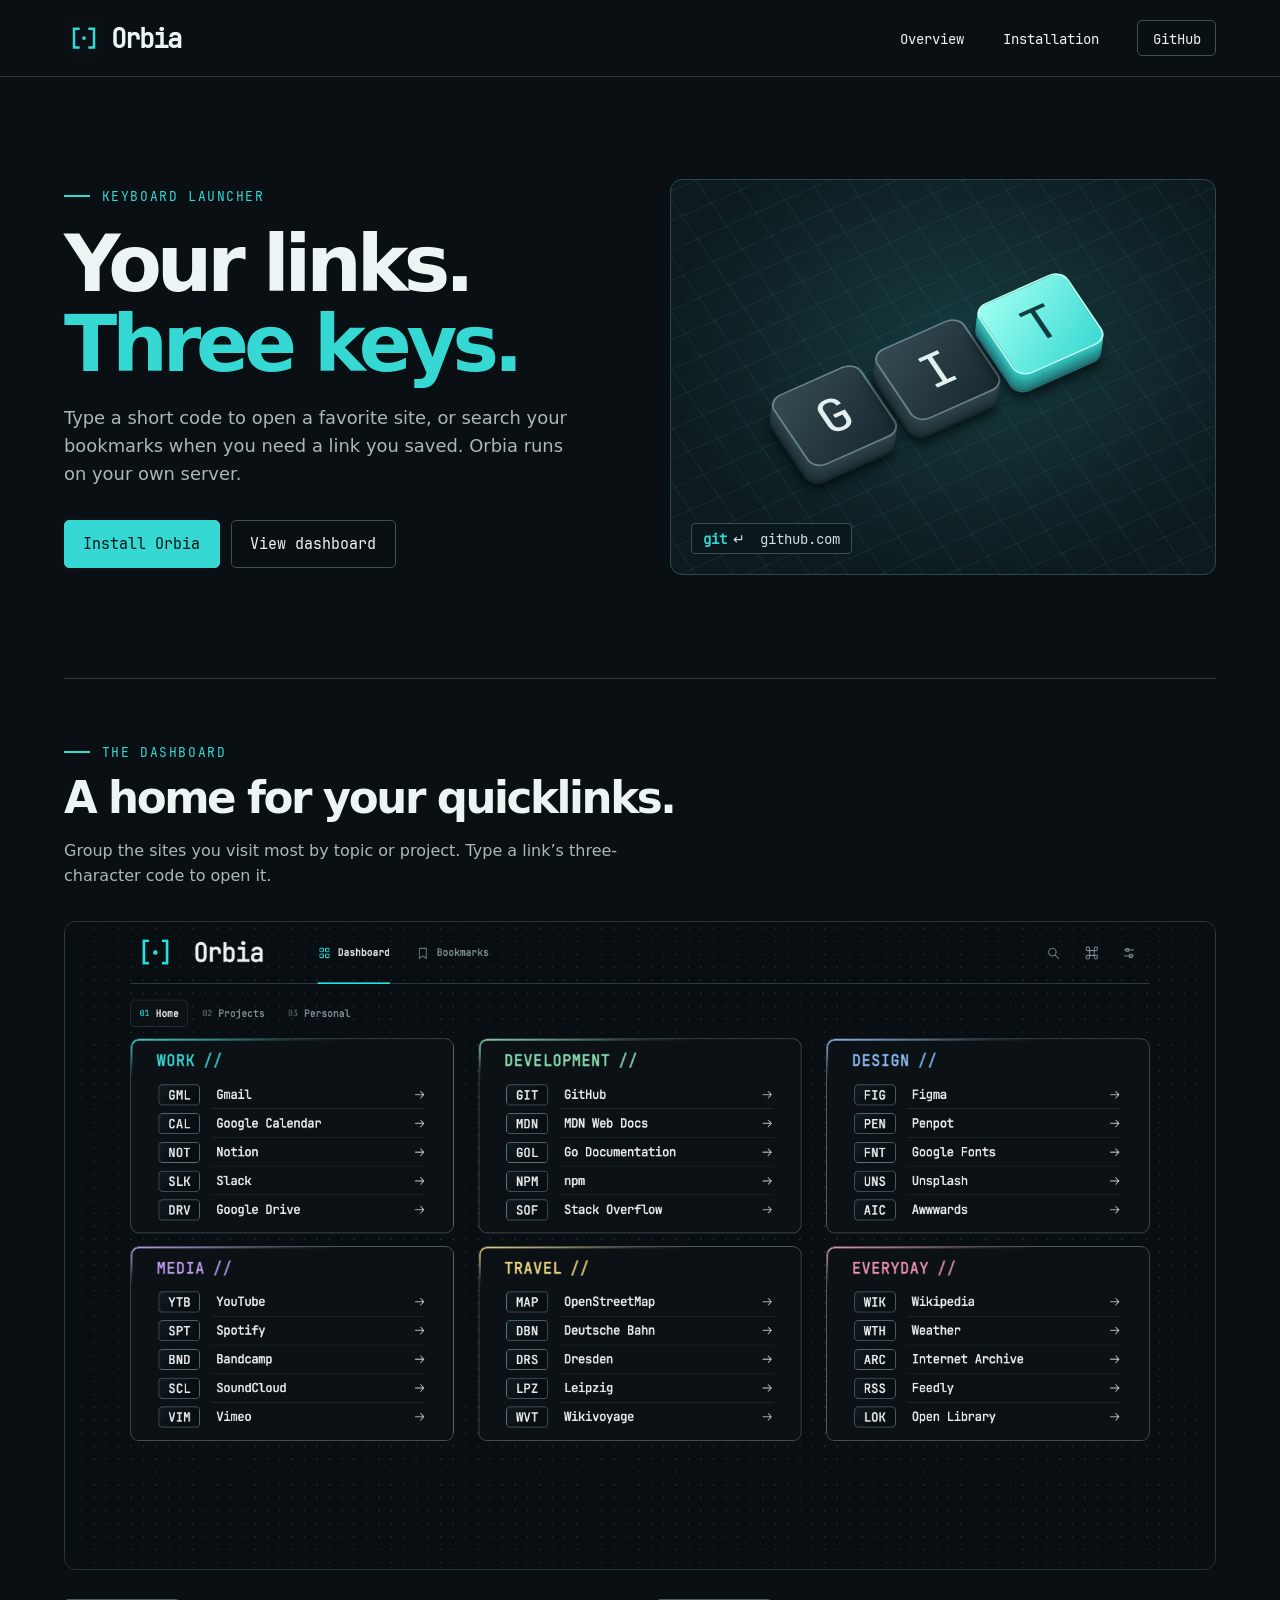
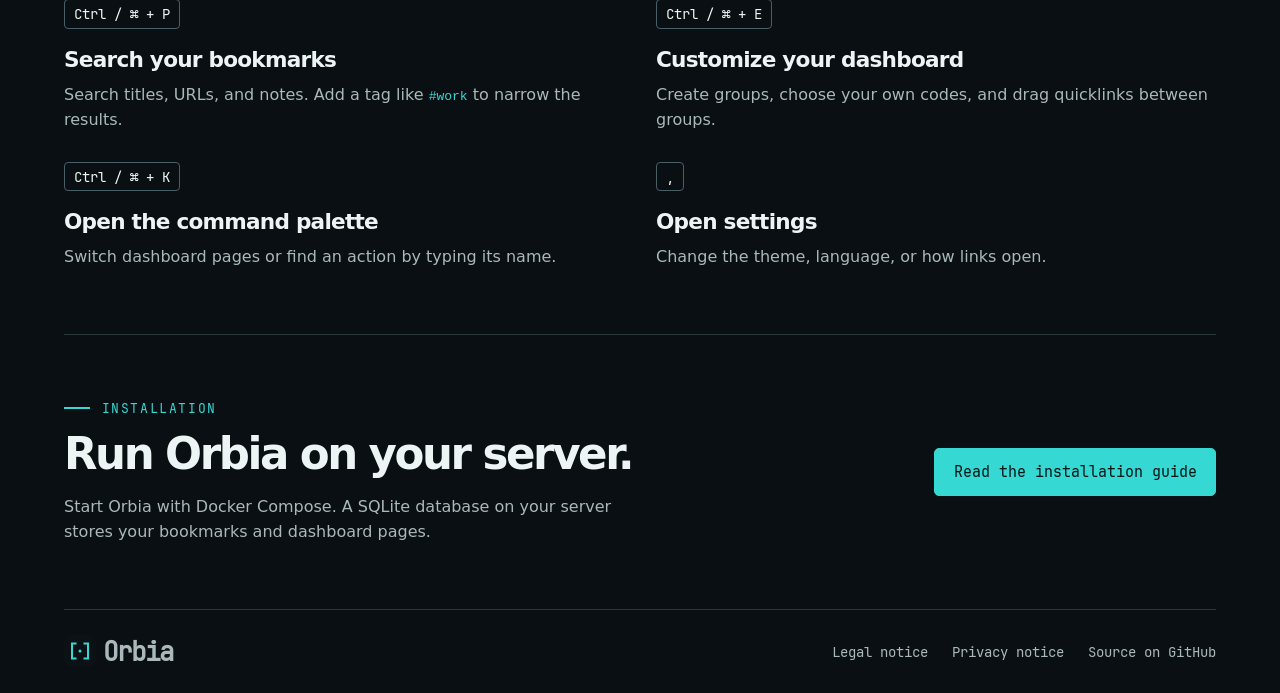
==== index.html @ 63fef670 "Add Orbia project website" ====
<!doctype html>
<html lang="en">
<head>
  <meta charset="utf-8">
  <meta name="viewport" content="width=device-width, initial-scale=1">
  <meta name="theme-color" content="#090f12">
  <meta name="description" content="Open your favorite sites with three-character codes and search your bookmarks with Orbia, a keyboard launcher you host yourself.">
  <title>Orbia · Keyboard launcher and bookmark library</title>
  <link rel="icon" href="./assets/orbia.svg" type="image/svg+xml">
  <link rel="stylesheet" href="./style.css">
</head>
<body>
<a class="skip" href="#inhalt">Skip to content</a>
<header><nav class="wrap" aria-label="Main navigation">
  <a class="brand" href="./"><img src="./assets/orbia.svg" alt="" width="40" height="40">Orbia</a>
  <div class="links"><a href="#einblick">Overview</a><a href="#installation">Installation</a><a class="repo" href="https://github.com/Ranitzky/orbia">GitHub</a></div>
</nav></header>
<main id="inhalt">
<section class="hero wrap">
  <div class="intro">
    <p class="label">Keyboard launcher</p>
    <h1>Your links.<br><span>Three keys.</span></h1>
    <p class="lead">Type a short code to open a favorite site, or search your bookmarks when you need a link you saved. Orbia runs on your own server.</p>
    <div class="actions"><a class="button" href="#installation">Install Orbia</a><a class="secondary" href="#einblick">View dashboard</a></div>
  </div>
  <figure class="visual" aria-label="Typing G I T opens GitHub">
    <div class="board" aria-hidden="true"><div class="keys"><i>G</i><i>I</i><i>T</i></div></div>
    <figcaption><b>git</b><span aria-hidden="true">↵</span> github.com</figcaption>
  </figure>
</section>
<section class="detail wrap" id="einblick">
  <p class="label">The dashboard</p>
  <h2>A home for your quicklinks.</h2>
  <p>Group the sites you visit most by topic or project. Type a link’s three-character code to open it.</p>
  <a class="screen" href="./assets/dashboard.png" aria-label="Open the full-size dashboard screenshot"><img src="./assets/dashboard.png" alt="Orbia dashboard with color-coded groups and a three-character code beside each link" loading="lazy"></a>
  <div class="features">
    <article><kbd>Ctrl / ⌘ + P</kbd><h3>Search your bookmarks</h3><p>Search titles, URLs, and notes. Add a tag like <code>#work</code> to narrow the results.</p></article>
    <article><kbd>Ctrl / ⌘ + E</kbd><h3>Customize your dashboard</h3><p>Create groups, choose your own codes, and drag quicklinks between groups.</p></article>
    <article><kbd>Ctrl / ⌘ + K</kbd><h3>Open the command palette</h3><p>Switch dashboard pages or find an action by typing its name.</p></article>
    <article><kbd aria-label="Comma">,</kbd><h3>Open settings</h3><p>Change the theme, language, or how links open.</p></article>
  </div>
</section>
<section class="install wrap" id="installation"><div><p class="label">Installation</p><h2>Run Orbia on your server.</h2><p>Start Orbia with Docker Compose. A SQLite database on your server stores your bookmarks and dashboard pages.</p></div><a class="button" href="https://github.com/Ranitzky/orbia#run-on-unraid">Read the installation guide</a></section>
</main>
<footer class="wrap">
  <a class="brand" href="./"><img src="./assets/orbia.svg" width="32" height="32" alt="">Orbia</a>
  <div class="footer-links">
    <a href="./legal-notice.html">Legal notice</a>
    <a href="./privacy-notice.html">Privacy notice</a>
    <a href="https://github.com/Ranitzky/orbia">Source on GitHub</a>
  </div>
</footer>
</body>
</html>
---- style.css ----
@font-face {
  font-family: JetBrains;
  src: url("./assets/JetBrainsMono-Regular.woff2") format("woff2");
  font-display: swap;
}
:root {
  color-scheme: dark;
  --bg: #090f12;
  --accent: #36d8d3;
  --line: #29383d;
  --muted: #abb8bb;
  --mono: JetBrains, ui-monospace, monospace;
  font: 100%/1.55 system-ui, sans-serif;
  color: #edf5f4;
  background: var(--bg);
}
* { box-sizing: border-box; }
body, h1, h2, h3, p, figure { margin: 0; }
.wrap { width: min(1180px, 90%); margin-inline: auto; }
a { color: inherit; text-decoration: none; }
a:hover { color: var(--accent); }
a:focus-visible { outline: 3px solid var(--accent); outline-offset: 5px; }
.skip { position: absolute; left: 1rem; top: -8rem; background: var(--bg); padding: 1rem; z-index: 5; }
.skip:focus { top: .5rem; }
header { border-bottom: 1px solid var(--line); }
nav, .brand, .links, .actions, footer { display: flex; align-items: center; }
nav, footer { justify-content: space-between; }
nav { min-height: 76px; }
.brand { gap: .45rem; font: bold 1.65rem var(--mono); letter-spacing: -.08em; }
.links, footer { font: .9rem var(--mono); }
.links { gap: clamp(.8rem, 3vw, 2.5rem); }
.repo, .secondary { border: 1px solid #415255; border-radius: 5px; }
.repo { padding: .45rem .9rem; }
.hero { display: grid; grid-template-columns: 1.05fr 1fr; align-items: center; gap: 2rem; padding-block: clamp(4rem, 8vw, 8rem); }
.label { color: var(--accent); font: .83rem var(--mono); letter-spacing: .12em; text-transform: uppercase; display: flex; align-items: center; gap: .7rem; }
.label::before { content: ""; width: 1.65rem; height: 2px; background: currentColor; }
h1 { font-size: clamp(3.25rem, 6.1vw, 5.7rem); line-height: 1.02; letter-spacing: -.065em; margin-block: 1.25rem; }
h1 span, code { color: var(--accent); }
.lead, .detail > p:not(.label), article p, .install p:not(.label) { color: var(--muted); max-width: 56ch; }
.lead { font-size: 1.12rem; max-width: 45ch; }
.actions { flex-wrap: wrap; gap: .7rem; margin-top: 2rem; }
.button, .secondary { display: inline-block; padding: .85rem 1.15rem; font: .92rem var(--mono); }
.button { color: #081716; background: var(--accent); border: 1px solid var(--accent); border-radius: 5px; }
.button:hover { background: #83efea; color: #081716; }
.visual { position: relative; overflow: hidden; isolation: isolate; aspect-ratio: 1.38; border: 1px solid #2c484c; border-radius: 12px; background: radial-gradient(ellipse at 55% 43%, #163b3e, #0d1b20 72%); }
.board { position: absolute; inset: -50%; display: grid; place-items: center; transform: rotate(-24deg) skewX(10deg) scaleY(.85); background-image: linear-gradient(#5abbba18 1px, transparent 1px), linear-gradient(90deg, #5abbba18 1px, transparent 1px); background-size: 32px 32px; }
.keys { display: flex; gap: clamp(10px, 1.2vw, 20px); transform: translateY(-10px); }
.keys i { position: relative; display: grid; place-items: center; width: clamp(60px, 7.6vw, 105px); aspect-ratio: 1; font: clamp(2.5rem, 4.3vw, 4rem) var(--mono); border-radius: 15%; background: linear-gradient(145deg, #354b52, #18282f); border: 2px solid #69828a; color: #e3eeee; box-shadow: -2px 3px #2b4047,-4px 6px #293d43,-6px 9px #263940,-8px 12px #22353b,-10px 15px #1e3035,-12px 18px #15272d,-16px 24px 11px #020809bb; }
.keys i:last-child { background: linear-gradient(145deg,#a0fff2,#38d9d2); color: #113d40; border-color: #b0fff3; box-shadow: -2px 3px #31bdb7,-4px 6px #2dafab,-6px 9px #299e9c,-8px 12px #278f8d,-10px 15px #237f80,-12px 18px #216a70,-16px 24px 11px #020809bb; }
figcaption { position: absolute; bottom: 1.25rem; left: 1.25rem; padding: .35rem .7rem; border: 1px solid #375156; border-radius: 4px; background: #0a171c; color: #d4dfdf; font: .85rem var(--mono); }
figcaption b { color: var(--accent); } figcaption span { margin-inline: .4rem; }
.detail, .install, footer { border-top: 1px solid var(--line); }
.detail, .install { padding-block: clamp(3rem, 5vw, 5rem); }
h2 { font-size: clamp(2rem, 3.4vw, 3.3rem); letter-spacing: -.055em; line-height: 1.12; margin: .85rem 0 1rem; }
.screen { display: block; margin: 2rem 0; border: 1px solid var(--line); border-radius: 12px; overflow: hidden; }
.screen img { display: block; width: 100%; height: auto; aspect-ratio: 1671/941; }
.features { display: grid; grid-template-columns: repeat(2,1fr); gap: 2rem; }
kbd { font: .85rem var(--mono); padding: .3rem .55rem; border: 1px solid #486065; border-radius: 4px; }
h3 { margin: 1rem 0 .4rem; font-size: 1.35rem; letter-spacing: -.035em; }
.install { display: flex; align-items: center; justify-content: space-between; gap: 2rem; }
footer { padding-block: 1.5rem; color: var(--muted); flex-wrap: wrap; gap: 1rem; }
.footer-links { display: flex; flex-wrap: wrap; gap: .5rem 1.5rem; }
.legal { padding-block: clamp(3rem, 8vw, 7rem); }
.legal address { margin-top: 1rem; color: var(--muted); font-style: normal; }
.legal section { max-width: 70ch; margin-top: 2rem; }
.legal section h2 { font-size: 1.5rem; margin: 0 0 .5rem; }
.legal p + p { margin-top: .75rem; }
.legal a { color: var(--accent); text-decoration: underline; }
@media (max-width: 760px) {
  .hero { grid-template-columns: 1fr; gap: 2.5rem; padding-block: 3.5rem; }
  h1 { font-size: clamp(3rem, 10vw, 4.75rem); }
  .visual { aspect-ratio: 1.8; }
  .keys i { width: clamp(56px, 15vw, 100px); }
  .install { align-items: start; flex-direction: column; }
}
@media (max-width: 520px) {
  nav { min-height: 64px; }
  .brand { font-size: 1.25rem; gap: .1rem; }
  .brand img { width: 30px; height: 30px; }
  .links { font-size: .78rem; gap: .65rem; }
  .repo { padding: .35rem .45rem; }
  .features { grid-template-columns: 1fr; }
  .button, .secondary { padding: .78rem .85rem; font-size: .83rem; }
  figcaption { bottom: .65rem; left: .65rem; }
}
@media (max-width: 370px) {
  nav { flex-wrap: wrap; gap: .5rem; padding-block: .65rem; }
  .links { flex-basis: 100%; justify-content: space-between; }
}
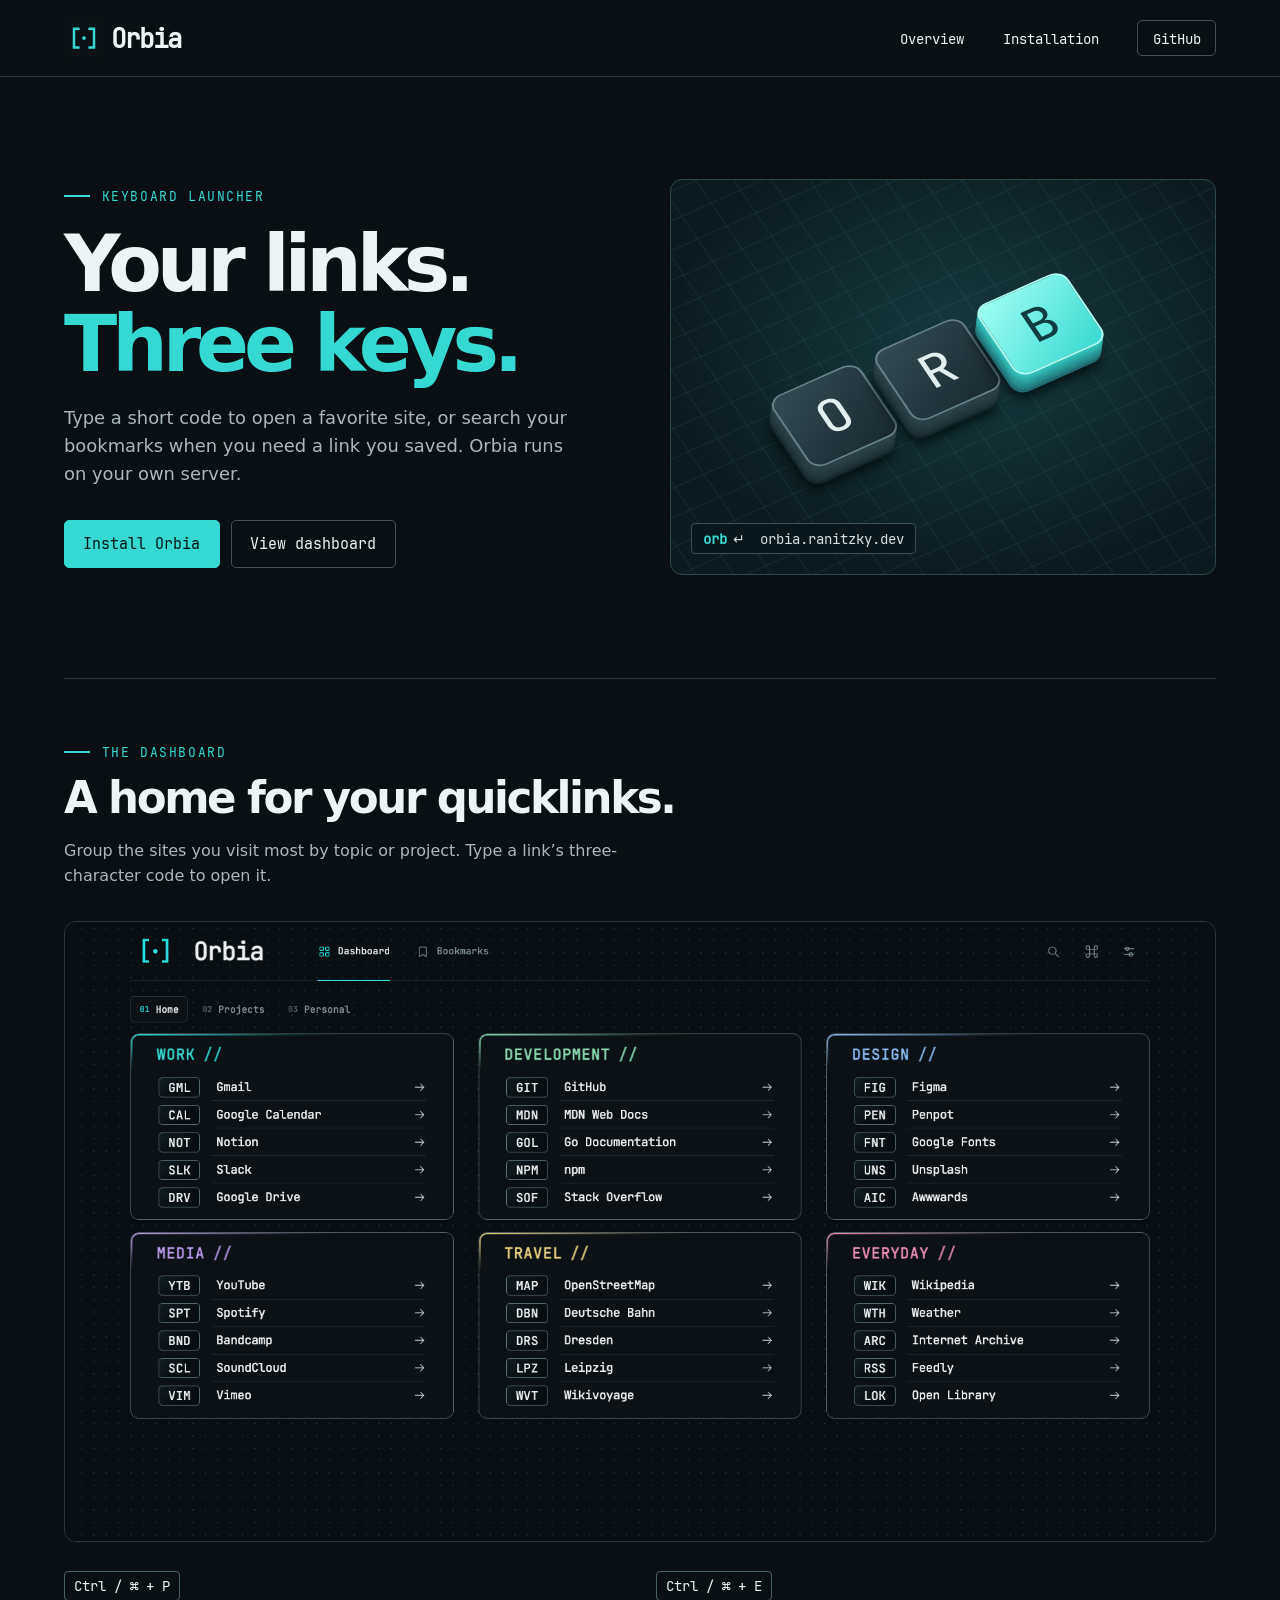
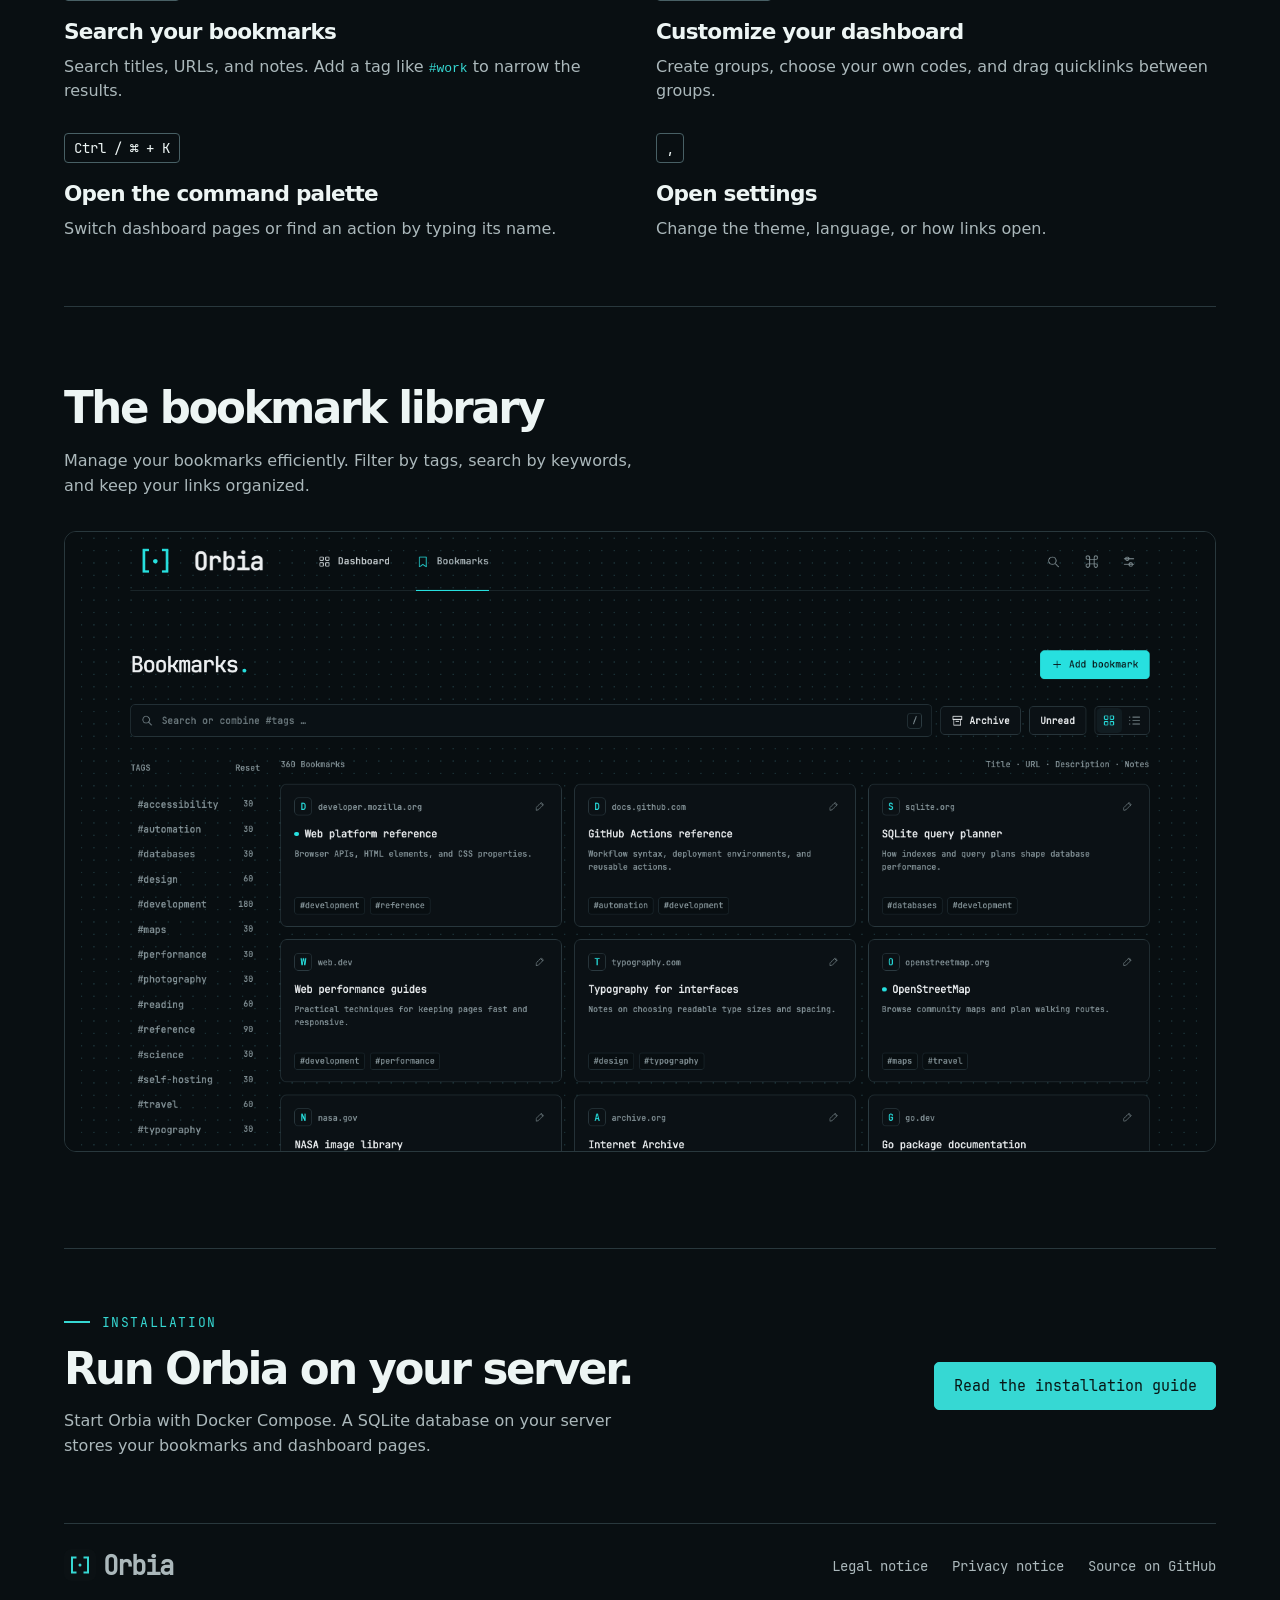
==== commit eb5e77e4: "bookmarks section added" ====
--- a/index.html
+++ b/index.html
@@ -23,22 +23,29 @@
     <p class="lead">Type a short code to open a favorite site, or search your bookmarks when you need a link you saved. Orbia runs on your own server.</p>
     <div class="actions"><a class="button" href="#installation">Install Orbia</a><a class="secondary" href="#einblick">View dashboard</a></div>
   </div>
-  <figure class="visual" aria-label="Typing G I T opens GitHub">
-    <div class="board" aria-hidden="true"><div class="keys"><i>G</i><i>I</i><i>T</i></div></div>
-    <figcaption><b>git</b><span aria-hidden="true">↵</span> github.com</figcaption>
+  <figure class="visual" aria-label="Typing  O R B opens Orbia">
+    <div class="board" aria-hidden="true"><div class="keys"><i>O</i><i>R</i><i>B</i></div></div>
+    <figcaption><b>orb</b><span aria-hidden="true">↵</span> orbia.ranitzky.dev</figcaption>
   </figure>
 </section>
 <section class="detail wrap" id="einblick">
   <p class="label">The dashboard</p>
   <h2>A home for your quicklinks.</h2>
   <p>Group the sites you visit most by topic or project. Type a link’s three-character code to open it.</p>
-  <a class="screen" href="./assets/dashboard.png" aria-label="Open the full-size dashboard screenshot"><img src="./assets/dashboard.png" alt="Orbia dashboard with color-coded groups and a three-character code beside each link" loading="lazy"></a>
+  <a class="screen" href="./assets/dashboard.png" aria-label="Open the full-size dashboard screenshot"><img src="./assets/dashboard.png" alt="Orbia dashboard with color-coded groups and a three-character code beside each link" width="1671" height="900" loading="lazy"></a>
   <div class="features">
     <article><kbd>Ctrl / ⌘ + P</kbd><h3>Search your bookmarks</h3><p>Search titles, URLs, and notes. Add a tag like <code>#work</code> to narrow the results.</p></article>
     <article><kbd>Ctrl / ⌘ + E</kbd><h3>Customize your dashboard</h3><p>Create groups, choose your own codes, and drag quicklinks between groups.</p></article>
     <article><kbd>Ctrl / ⌘ + K</kbd><h3>Open the command palette</h3><p>Switch dashboard pages or find an action by typing its name.</p></article>
     <article><kbd aria-label="Comma">,</kbd><h3>Open settings</h3><p>Change the theme, language, or how links open.</p></article>
   </div>
+</section>
+<section class="detail wrap" id="bookmarks">
+  <h2>The bookmark library</h2>
+  <p>Manage your bookmarks efficiently. Filter by tags, search by keywords, and keep your links organized.</p>
+  <a class="screen" href="./assets/bookmarks.png" aria-label="Open the full-size bookmarks screenshot">
+    <img src="./assets/bookmarks.png" alt="Orbia's bookmark library with 360 example bookmarks, a tag sidebar, search, and bookmark cards" width="1671" height="900" loading="lazy">
+  </a>
 </section>
 <section class="install wrap" id="installation"><div><p class="label">Installation</p><h2>Run Orbia on your server.</h2><p>Start Orbia with Docker Compose. A SQLite database on your server stores your bookmarks and dashboard pages.</p></div><a class="button" href="https://github.com/Ranitzky/orbia#run-on-unraid">Read the installation guide</a></section>
 </main>
--- a/style.css
+++ b/style.css
@@ -53,7 +53,7 @@
 .detail, .install { padding-block: clamp(3rem, 5vw, 5rem); }
 h2 { font-size: clamp(2rem, 3.4vw, 3.3rem); letter-spacing: -.055em; line-height: 1.12; margin: .85rem 0 1rem; }
 .screen { display: block; margin: 2rem 0; border: 1px solid var(--line); border-radius: 12px; overflow: hidden; }
-.screen img { display: block; width: 100%; height: auto; aspect-ratio: 1671/941; }
+.screen img { display: block; width: 100%; height: auto; }
 .features { display: grid; grid-template-columns: repeat(2,1fr); gap: 2rem; }
 kbd { font: .85rem var(--mono); padding: .3rem .55rem; border: 1px solid #486065; border-radius: 4px; }
 h3 { margin: 1rem 0 .4rem; font-size: 1.35rem; letter-spacing: -.035em; }
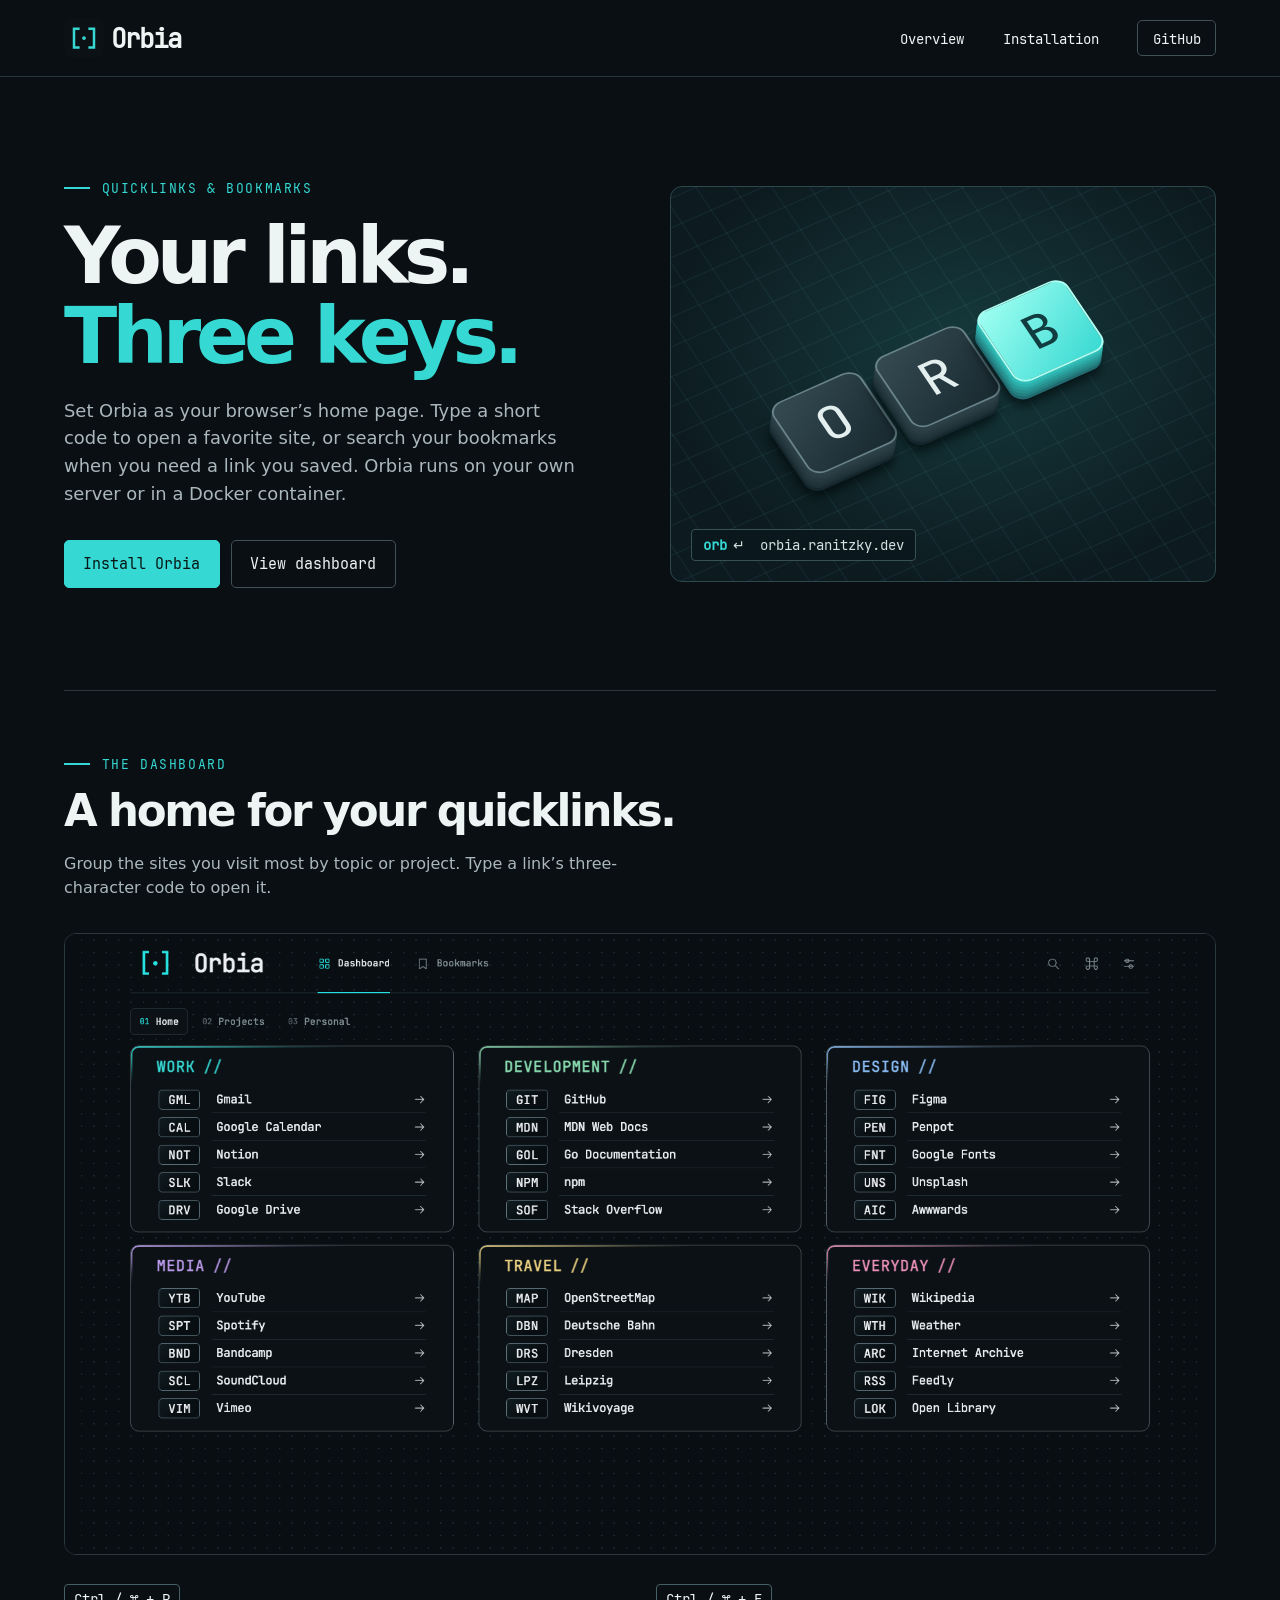
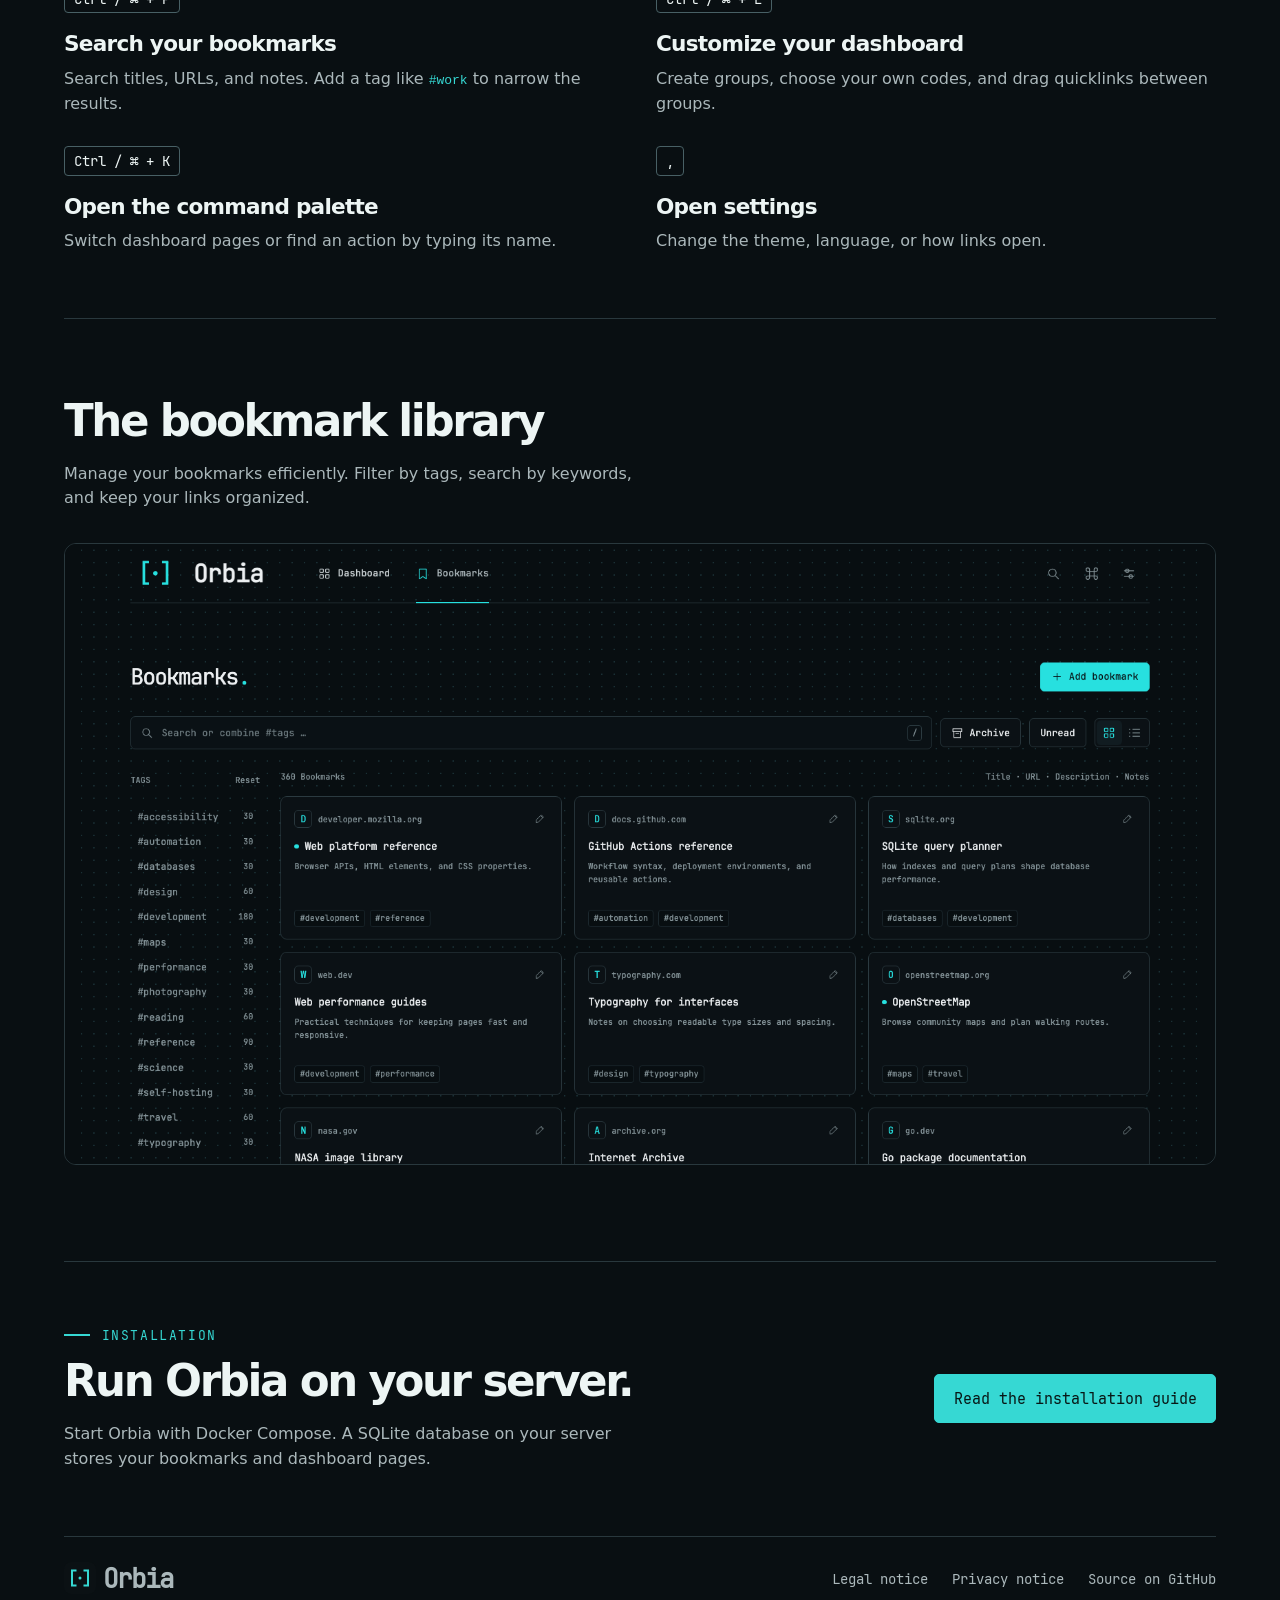
==== commit 4c5bc3e8: "refined wording" ====
--- a/index.html
+++ b/index.html
@@ -4,8 +4,8 @@
   <meta charset="utf-8">
   <meta name="viewport" content="width=device-width, initial-scale=1">
   <meta name="theme-color" content="#090f12">
-  <meta name="description" content="Open your favorite sites with three-character codes and search your bookmarks with Orbia, a keyboard launcher you host yourself.">
-  <title>Orbia · Keyboard launcher and bookmark library</title>
+  <meta name="description" content="Orbia is a self-hosted browser start page. Open your favorite sites with three-character codes and search your saved bookmarks.">
+  <title>[·] Orbia · Self-hosted browser start page</title>
   <link rel="icon" href="./assets/orbia.svg" type="image/svg+xml">
   <link rel="stylesheet" href="./style.css">
 </head>
@@ -18,9 +18,9 @@
 <main id="inhalt">
 <section class="hero wrap">
   <div class="intro">
-    <p class="label">Keyboard launcher</p>
+    <p class="label">Quicklinks &amp; bookmarks</p>
     <h1>Your links.<br><span>Three keys.</span></h1>
-    <p class="lead">Type a short code to open a favorite site, or search your bookmarks when you need a link you saved. Orbia runs on your own server.</p>
+    <p class="lead">Set Orbia as your browser’s home page. Type a short code to open a favorite site, or search your bookmarks when you need a link you saved. Orbia runs on your own server or in a Docker container.</p>
     <div class="actions"><a class="button" href="#installation">Install Orbia</a><a class="secondary" href="#einblick">View dashboard</a></div>
   </div>
   <figure class="visual" aria-label="Typing  O R B opens Orbia">
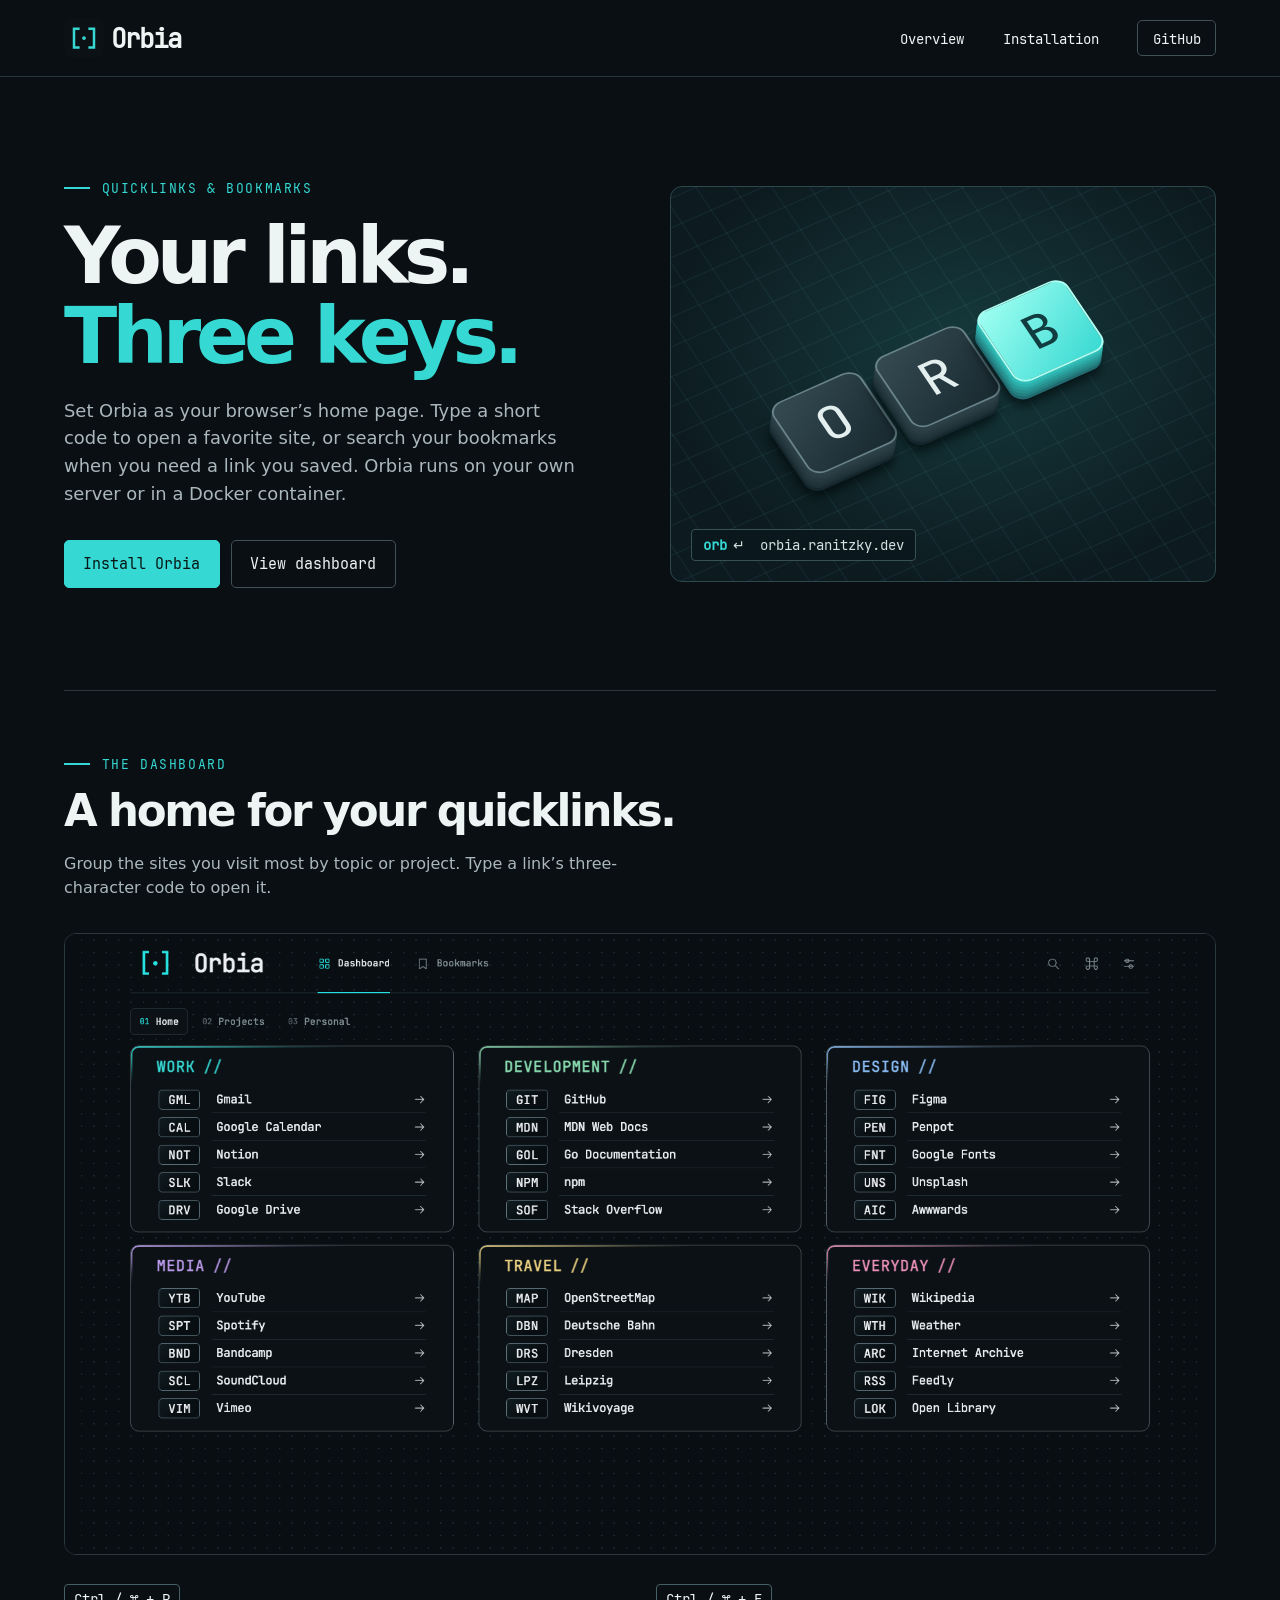
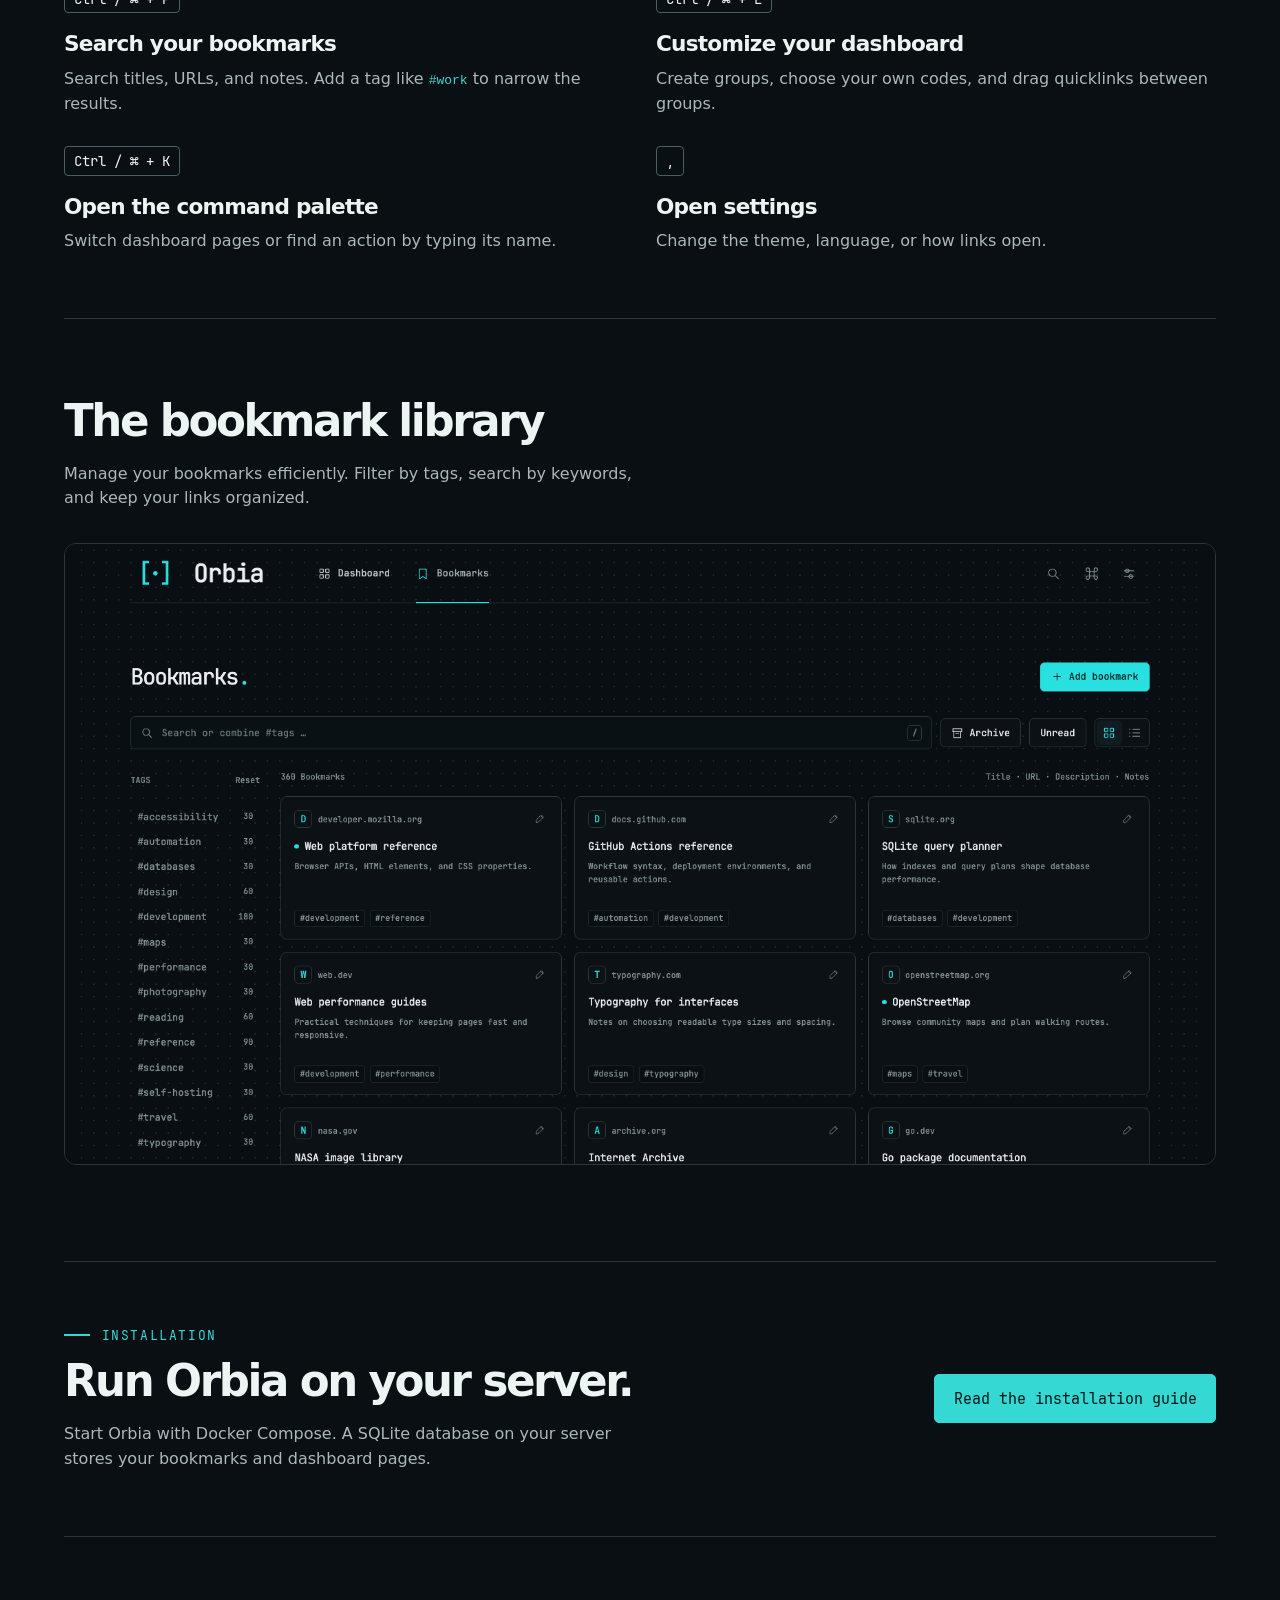
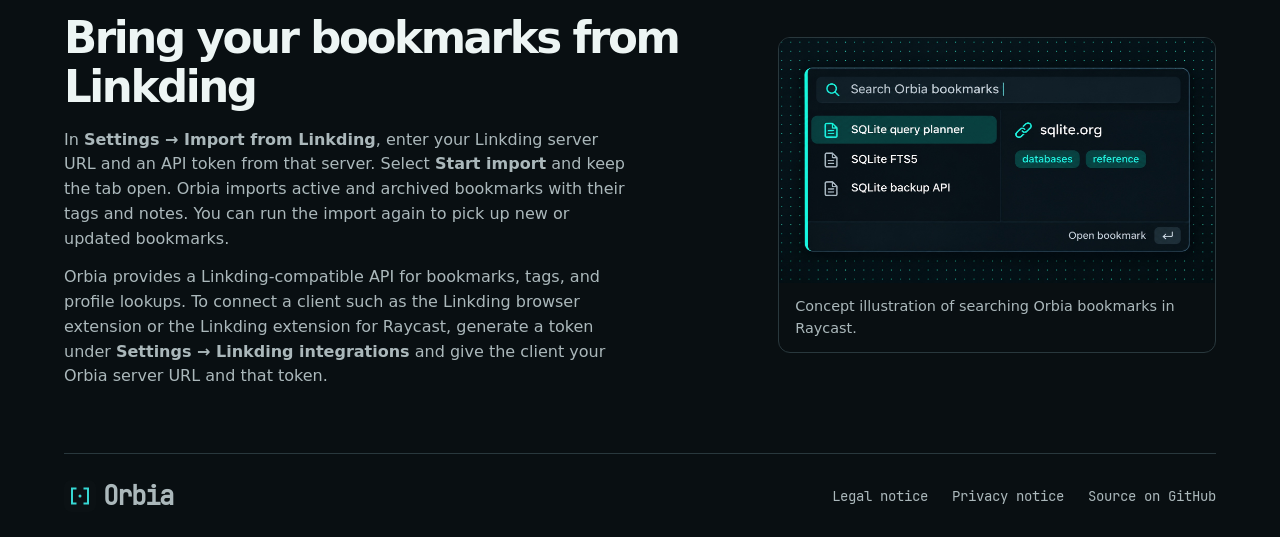
==== commit 14901a5f: "added linkding integration" ====
--- a/index.html
+++ b/index.html
@@ -5,7 +5,7 @@
   <meta name="viewport" content="width=device-width, initial-scale=1">
   <meta name="theme-color" content="#090f12">
   <meta name="description" content="Orbia is a self-hosted browser start page. Open your favorite sites with three-character codes and search your saved bookmarks.">
-  <title>[·] Orbia · Self-hosted browser start page</title>
+  <title>[ · ] Orbia · Self-hosted browser start page</title>
   <link rel="icon" href="./assets/orbia.svg" type="image/svg+xml">
   <link rel="stylesheet" href="./style.css">
 </head>
@@ -47,7 +47,25 @@
     <img src="./assets/bookmarks.png" alt="Orbia's bookmark library with 360 example bookmarks, a tag sidebar, search, and bookmark cards" width="1671" height="900" loading="lazy">
   </a>
 </section>
-<section class="install wrap" id="installation"><div><p class="label">Installation</p><h2>Run Orbia on your server.</h2><p>Start Orbia with Docker Compose. A SQLite database on your server stores your bookmarks and dashboard pages.</p></div><a class="button" href="https://github.com/Ranitzky/orbia#run-on-unraid">Read the installation guide</a></section>
+<section class="install wrap" id="installation">
+  <div>
+    <p class="label">Installation</p>
+    <h2>Run Orbia on your server.</h2>
+    <p>Start Orbia with Docker Compose. A SQLite database on your server stores your bookmarks and dashboard pages.</p>
+  </div>
+  <a class="button" href="https://github.com/Ranitzky/orbia#run-on-unraid">Read the installation guide</a>
+</section>
+<section class="detail integration wrap" id="linkding">
+  <div class="integration-copy">
+    <h2>Bring your bookmarks from Linkding</h2>
+    <p>In <strong>Settings → Import from Linkding</strong>, enter your Linkding server URL and an API token from that server. Select <strong>Start import</strong> and keep the tab open. Orbia imports active and archived bookmarks with their tags and notes. You can run the import again to pick up new or updated bookmarks.</p>
+    <p>Orbia provides a Linkding-compatible API for bookmarks, tags, and profile lookups. To connect a client such as the Linkding browser extension or the Linkding extension for Raycast, generate a token under <strong>Settings → Linkding integrations</strong> and give the client your Orbia server URL and that token.</p>
+  </div>
+  <figure class="screen integration-preview">
+    <img src="./assets/orbia-raycast-concept.jpg" alt="Concept of a Raycast bookmark search with Orbia results, the selected bookmark’s domain, and its tags" width="1672" height="941" loading="lazy">
+    <figcaption>Concept illustration of searching Orbia bookmarks in Raycast.</figcaption>
+  </figure>
+</section>
 </main>
 <footer class="wrap">
   <a class="brand" href="./"><img src="./assets/orbia.svg" width="32" height="32" alt="">Orbia</a>
--- a/style.css
+++ b/style.css
@@ -36,7 +36,7 @@
 .label::before { content: ""; width: 1.65rem; height: 2px; background: currentColor; }
 h1 { font-size: clamp(3.25rem, 6.1vw, 5.7rem); line-height: 1.02; letter-spacing: -.065em; margin-block: 1.25rem; }
 h1 span, code { color: var(--accent); }
-.lead, .detail > p:not(.label), article p, .install p:not(.label) { color: var(--muted); max-width: 56ch; }
+.lead, .detail > p:not(.label), article p, .install p:not(.label), .integration-copy p { color: var(--muted); max-width: 56ch; }
 .lead { font-size: 1.12rem; max-width: 45ch; }
 .actions { flex-wrap: wrap; gap: .7rem; margin-top: 2rem; }
 .button, .secondary { display: inline-block; padding: .85rem 1.15rem; font: .92rem var(--mono); }
@@ -47,8 +47,8 @@
 .keys { display: flex; gap: clamp(10px, 1.2vw, 20px); transform: translateY(-10px); }
 .keys i { position: relative; display: grid; place-items: center; width: clamp(60px, 7.6vw, 105px); aspect-ratio: 1; font: clamp(2.5rem, 4.3vw, 4rem) var(--mono); border-radius: 15%; background: linear-gradient(145deg, #354b52, #18282f); border: 2px solid #69828a; color: #e3eeee; box-shadow: -2px 3px #2b4047,-4px 6px #293d43,-6px 9px #263940,-8px 12px #22353b,-10px 15px #1e3035,-12px 18px #15272d,-16px 24px 11px #020809bb; }
 .keys i:last-child { background: linear-gradient(145deg,#a0fff2,#38d9d2); color: #113d40; border-color: #b0fff3; box-shadow: -2px 3px #31bdb7,-4px 6px #2dafab,-6px 9px #299e9c,-8px 12px #278f8d,-10px 15px #237f80,-12px 18px #216a70,-16px 24px 11px #020809bb; }
-figcaption { position: absolute; bottom: 1.25rem; left: 1.25rem; padding: .35rem .7rem; border: 1px solid #375156; border-radius: 4px; background: #0a171c; color: #d4dfdf; font: .85rem var(--mono); }
-figcaption b { color: var(--accent); } figcaption span { margin-inline: .4rem; }
+.visual figcaption { position: absolute; bottom: 1.25rem; left: 1.25rem; padding: .35rem .7rem; border: 1px solid #375156; border-radius: 4px; background: #0a171c; color: #d4dfdf; font: .85rem var(--mono); }
+.visual figcaption b { color: var(--accent); } .visual figcaption span { margin-inline: .4rem; }
 .detail, .install, footer { border-top: 1px solid var(--line); }
 .detail, .install { padding-block: clamp(3rem, 5vw, 5rem); }
 h2 { font-size: clamp(2rem, 3.4vw, 3.3rem); letter-spacing: -.055em; line-height: 1.12; margin: .85rem 0 1rem; }
@@ -58,6 +58,10 @@
 kbd { font: .85rem var(--mono); padding: .3rem .55rem; border: 1px solid #486065; border-radius: 4px; }
 h3 { margin: 1rem 0 .4rem; font-size: 1.35rem; letter-spacing: -.035em; }
 .install { display: flex; align-items: center; justify-content: space-between; gap: 2rem; }
+.integration { display: grid; grid-template-columns: minmax(0, 1fr) minmax(0, 38%); align-items: center; gap: clamp(1.5rem, 5vw, 4rem); }
+.integration-copy p + p { margin-top: .85rem; }
+.integration-preview { width: 100%; max-width: 28rem; margin: 0; justify-self: end; }
+.integration-preview figcaption { padding: .75rem 1rem; color: var(--muted); font-size: .9rem; }
 footer { padding-block: 1.5rem; color: var(--muted); flex-wrap: wrap; gap: 1rem; }
 .footer-links { display: flex; flex-wrap: wrap; gap: .5rem 1.5rem; }
 .legal { padding-block: clamp(3rem, 8vw, 7rem); }
@@ -72,6 +76,8 @@
   .visual { aspect-ratio: 1.8; }
   .keys i { width: clamp(56px, 15vw, 100px); }
   .install { align-items: start; flex-direction: column; }
+  .integration { grid-template-columns: 1fr; }
+  .integration-preview { justify-self: start; }
 }
 @media (max-width: 520px) {
   nav { min-height: 64px; }
@@ -81,7 +87,7 @@
   .repo { padding: .35rem .45rem; }
   .features { grid-template-columns: 1fr; }
   .button, .secondary { padding: .78rem .85rem; font-size: .83rem; }
-  figcaption { bottom: .65rem; left: .65rem; }
+  .visual figcaption { bottom: .65rem; left: .65rem; }
 }
 @media (max-width: 370px) {
   nav { flex-wrap: wrap; gap: .5rem; padding-block: .65rem; }
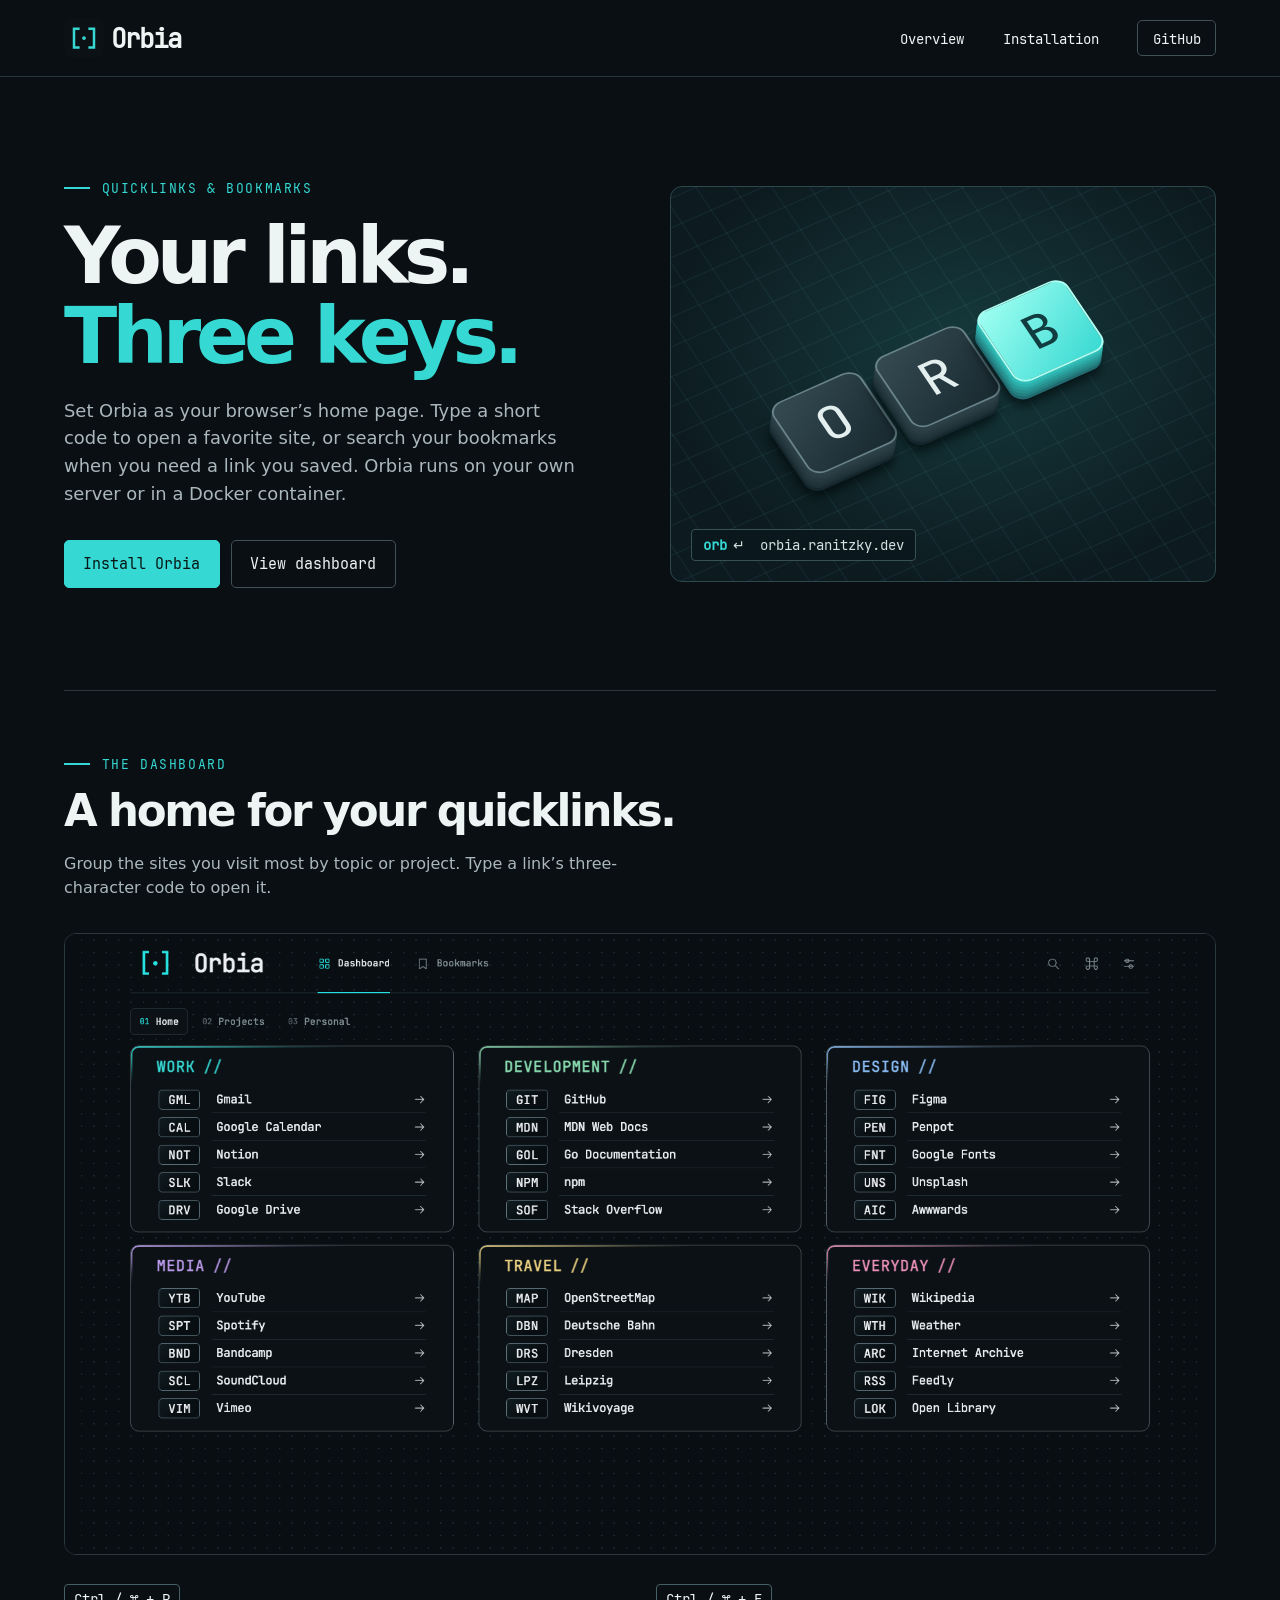
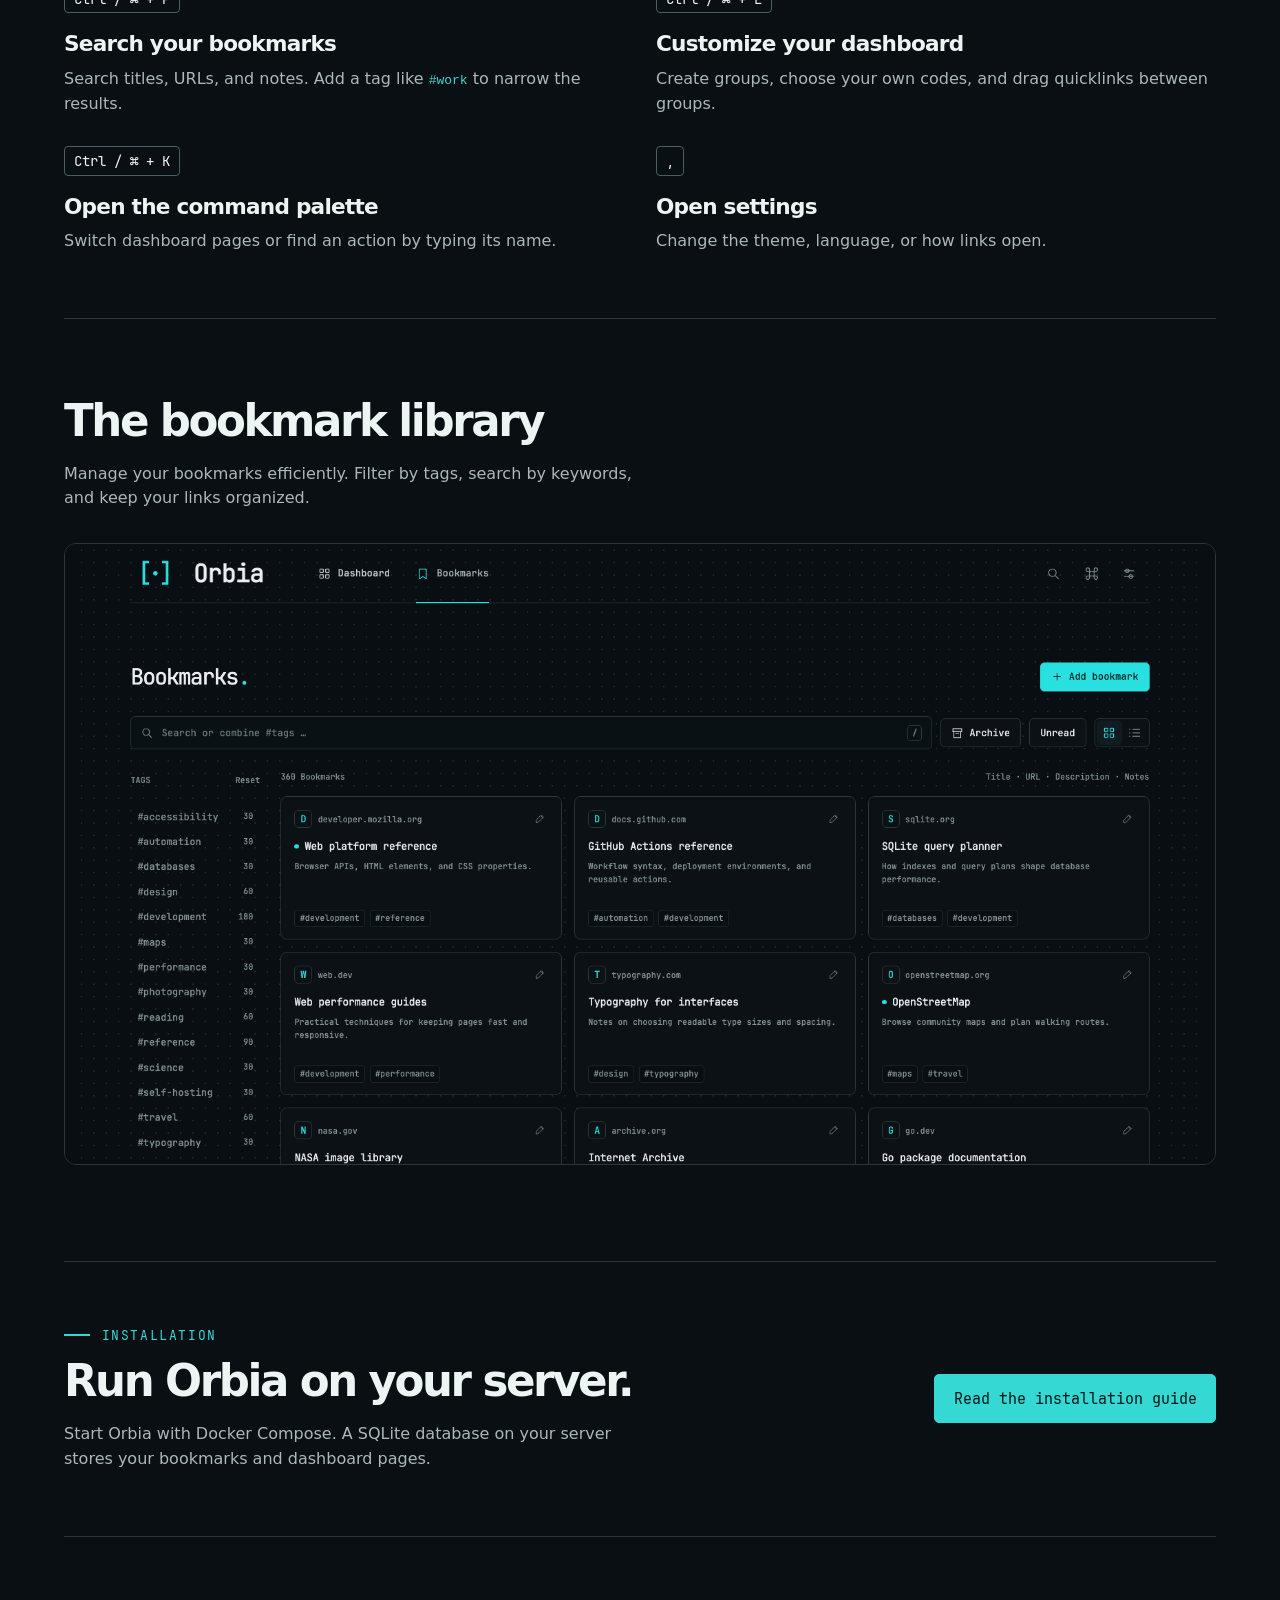
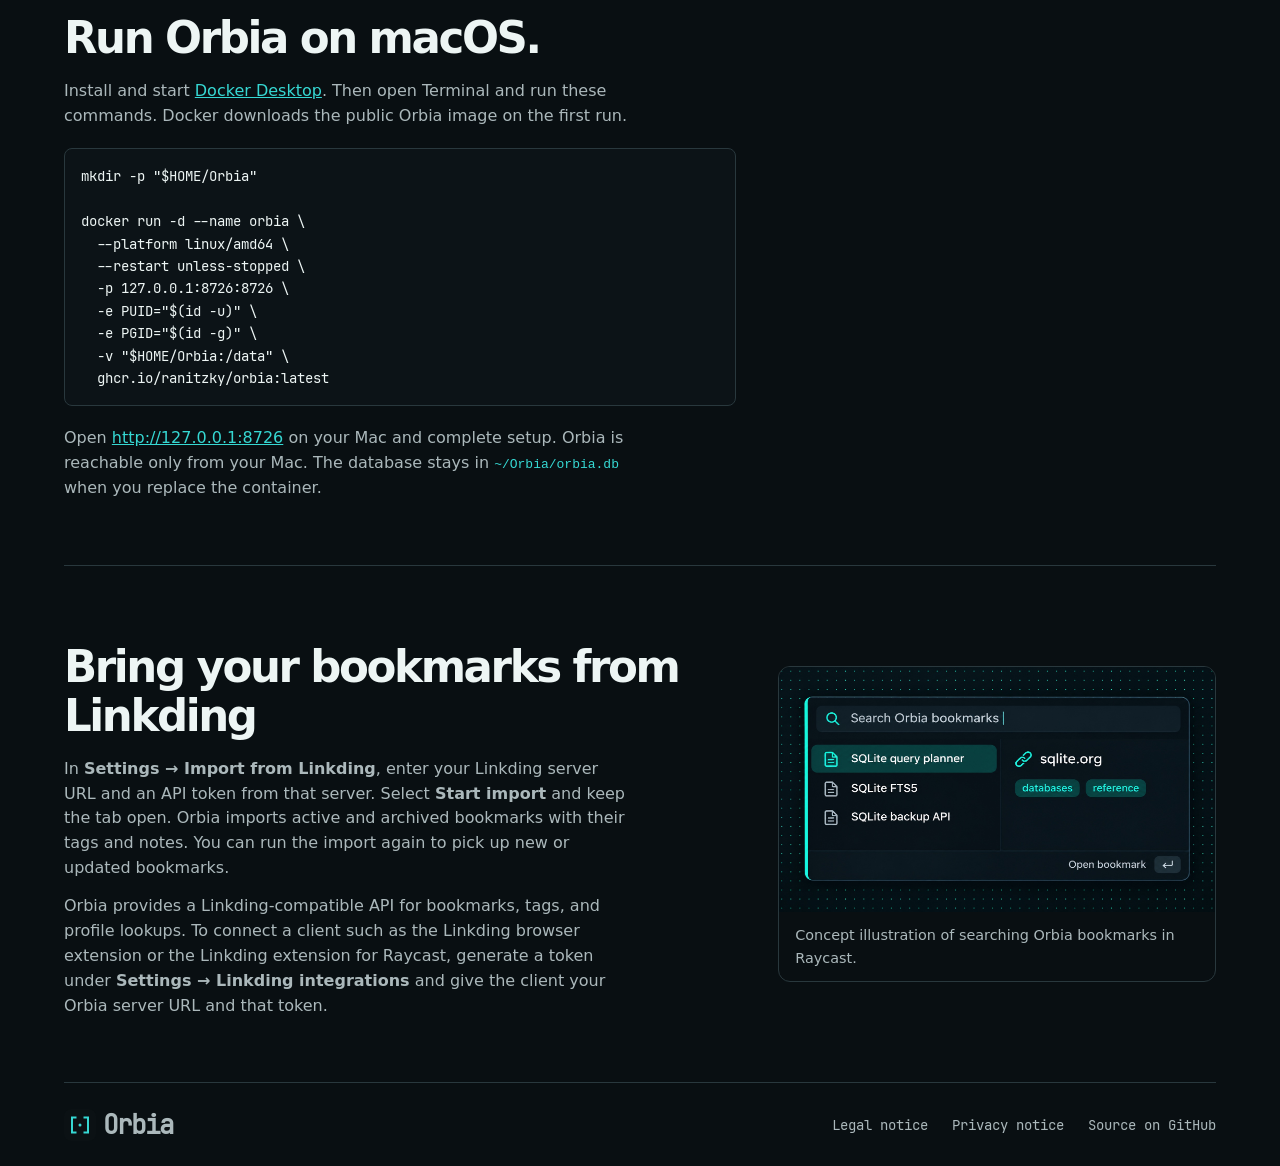
==== commit 5031e6ee: "Add macOS installation instructions and enhance styling for command blocks" ====
--- a/index.html
+++ b/index.html
@@ -55,6 +55,21 @@
   </div>
   <a class="button" href="https://github.com/Ranitzky/orbia#run-on-unraid">Read the installation guide</a>
 </section>
+<section class="detail wrap" id="macos">
+  <h2>Run Orbia on macOS.</h2>
+  <p>Install and start <a href="https://docs.docker.com/desktop/setup/install/mac-install/">Docker Desktop</a>. Then open Terminal and run these commands. Docker downloads the public Orbia image on the first run.</p>
+  <pre class="install-command"><code>mkdir -p "$HOME/Orbia"
+
+docker run -d --name orbia \
+  --platform linux/amd64 \
+  --restart unless-stopped \
+  -p 127.0.0.1:8726:8726 \
+  -e PUID="$(id -u)" \
+  -e PGID="$(id -g)" \
+  -v "$HOME/Orbia:/data" \
+  ghcr.io/ranitzky/orbia:latest</code></pre>
+  <p>Open <a href="http://127.0.0.1:8726">http://127.0.0.1:8726</a> on your Mac and complete setup. Orbia is reachable only from your Mac. The database stays in <code>~/Orbia/orbia.db</code> when you replace the container.</p>
+</section>
 <section class="detail integration wrap" id="linkding">
   <div class="integration-copy">
     <h2>Bring your bookmarks from Linkding</h2>
--- a/style.css
+++ b/style.css
@@ -58,6 +58,18 @@
 kbd { font: .85rem var(--mono); padding: .3rem .55rem; border: 1px solid #486065; border-radius: 4px; }
 h3 { margin: 1rem 0 .4rem; font-size: 1.35rem; letter-spacing: -.035em; }
 .install { display: flex; align-items: center; justify-content: space-between; gap: 2rem; }
+.detail > p a { color: var(--accent); text-decoration: underline; }
+.install-command {
+  max-width: 42rem;
+  margin: 1.25rem 0;
+  padding: 1rem;
+  overflow-x: auto;
+  border: 1px solid var(--line);
+  border-radius: 8px;
+  background: #0c1317;
+  font: .875rem/1.6 var(--mono);
+}
+.install-command code { color: inherit; font: inherit; }
 .integration { display: grid; grid-template-columns: minmax(0, 1fr) minmax(0, 38%); align-items: center; gap: clamp(1.5rem, 5vw, 4rem); }
 .integration-copy p + p { margin-top: .85rem; }
 .integration-preview { width: 100%; max-width: 28rem; margin: 0; justify-self: end; }
